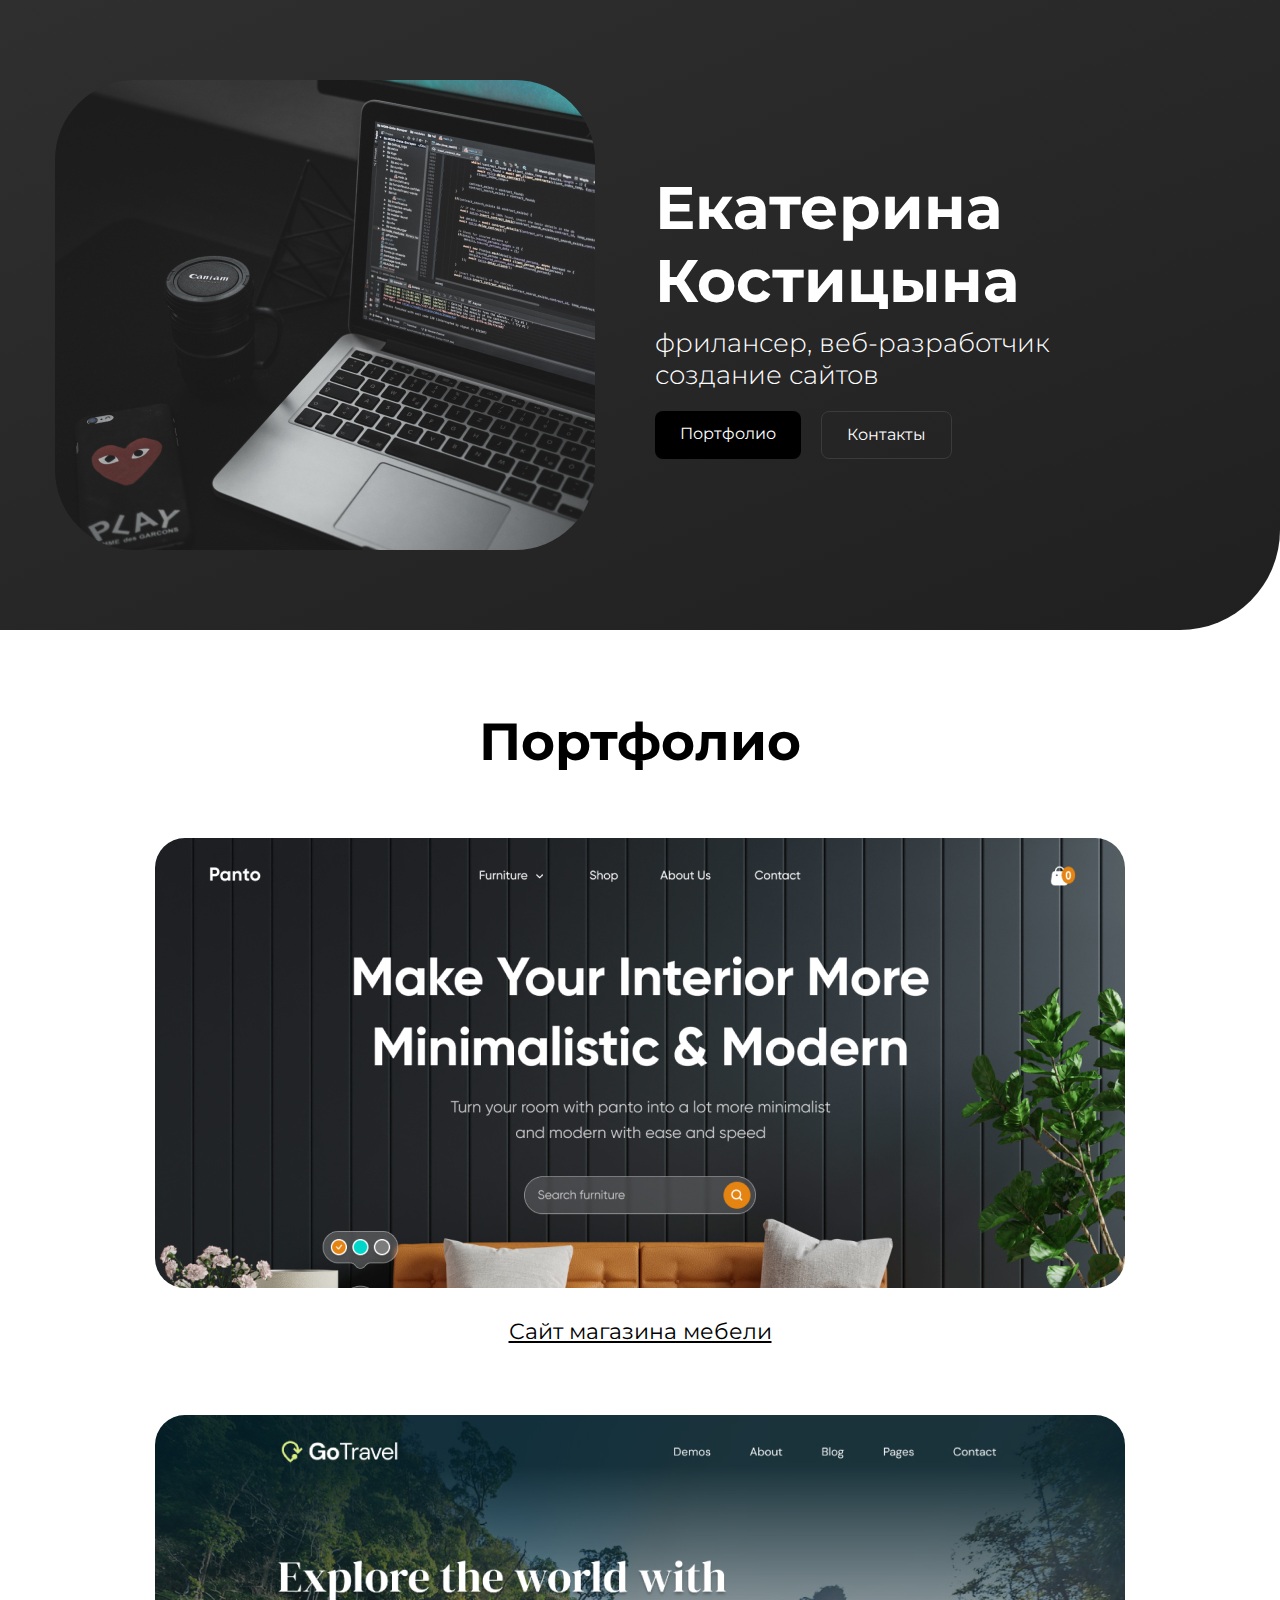
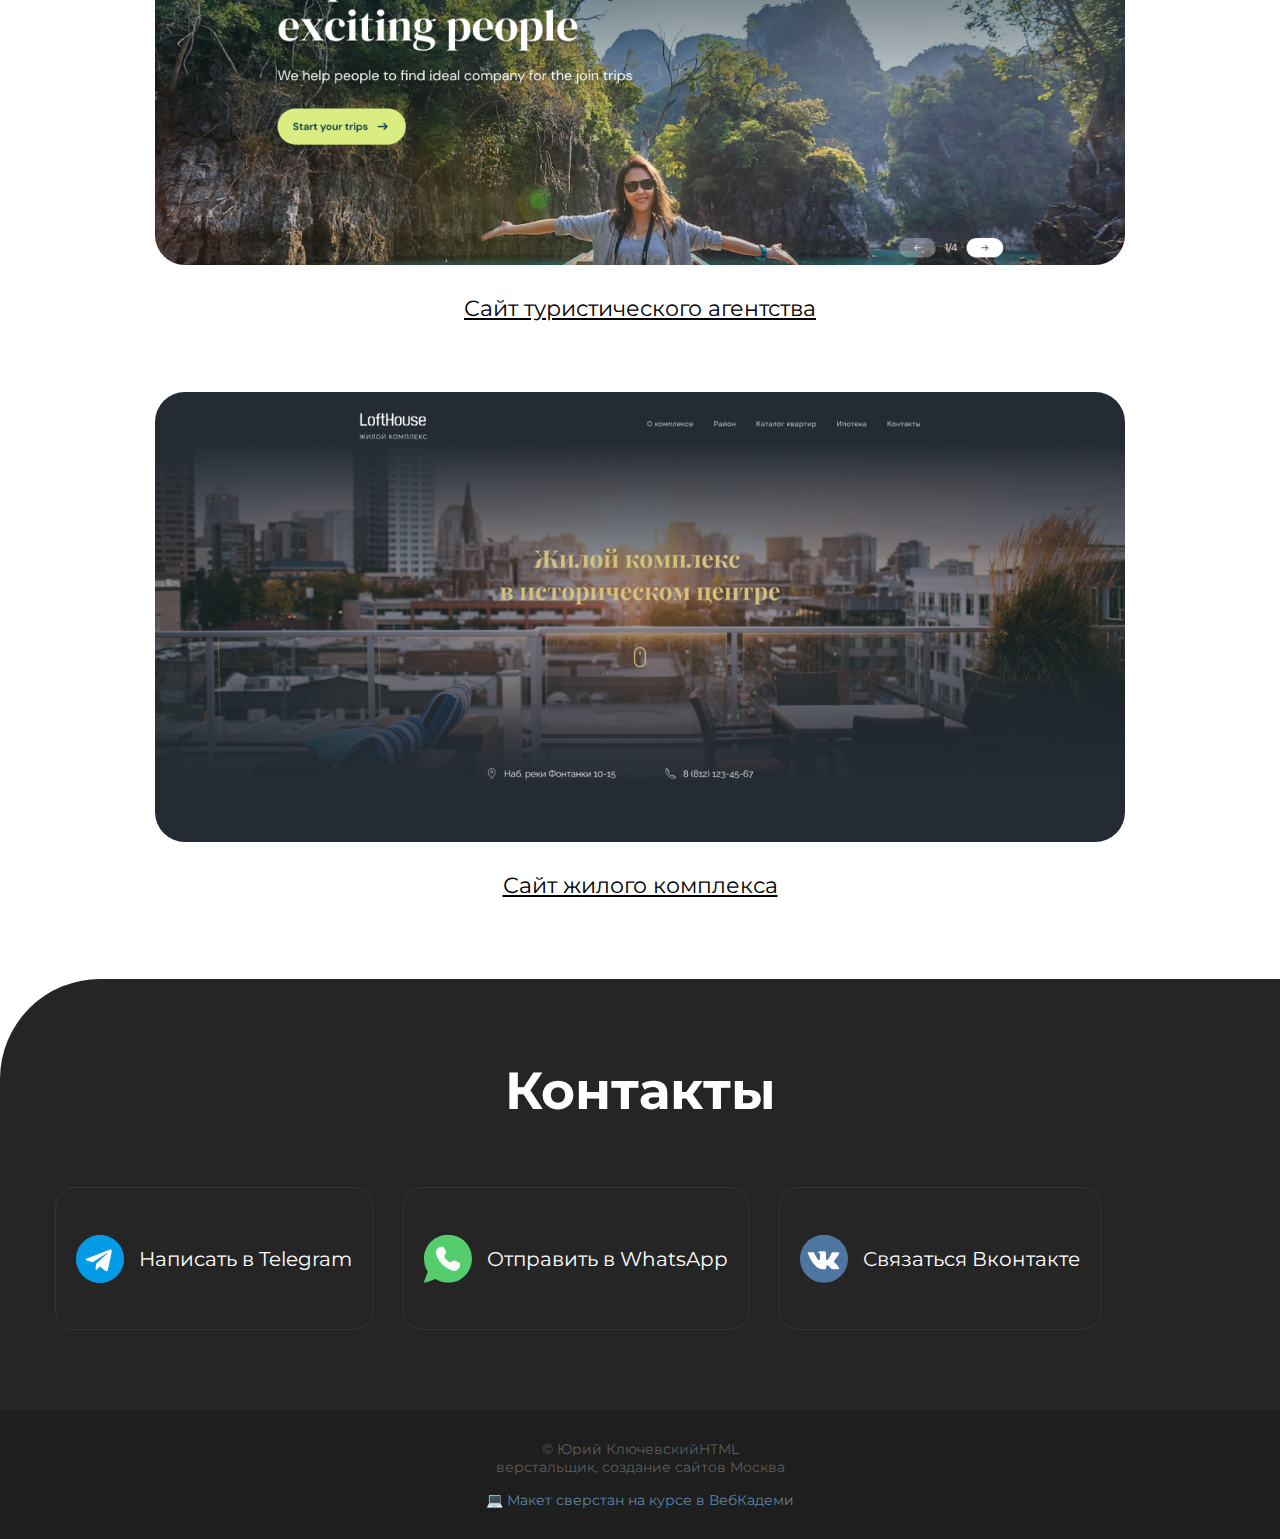
==== index.html @ 47b31046 "Add files via upload" ====
<!DOCTYPE html>
<html lang="ru">

<head>
    <meta charset="UTF-8">
    <meta name="viewport" content="width=device-width, initial-scale=1.0">
    <title>Портфолио</title>
    <link rel="stylesheet" href="css/reset.css">
    <link rel="stylesheet" href="css/main.css">
    <link rel="stylesheet" href="css/media.css">

    <link rel="icon" type="image/x-icon" href="/img/favicons/favicon.svg">
    <link rel="apple-touch-icon" sizes="180x180" href="/img/favicons/apple-touch-icon.png">
</head>

<body>
    <header class="header">
        <div class="container">
            <div class="header-row">
                <img src="/img/photo.jpg" srcset="/img/photo@2x.jpg 2x" alt="фото ноутбука" class="header-img">
                <div class="header-desc">
                    <h1 class="header-title">Екатерина Костицына</h1>
                    <p class="header-text">фрилансер, веб-разработчик <br>создание сайтов</p>
                    <div class="header-btns">
                        <a href="#" class="header-btn">Портфолио</a>
                        <a href="#" class="header-btn-outline">Контакты</a>
                    </div>
                </div>
            </div>
        </div>
    </header>

    <main>
        <section class="portfolio">
            <div class="container">
                <h2 class="portfolio-title">Портфолио</h2>
                <div class="projects">
                    <article class="project">
                        <a href="/panto.html">
                            <img src="/img/portfolio/project-01.jpg" srcset="/img/portfolio/project-01@2x 2x.jpg"
                                alt="сайт магазина мебели" class="project-img">
                        </a>
                        <h3 class="project-title"><a href="/panto.html">Сайт магазина мебели</a></h3>
                    </article>

                    <article class="project">
                        <a href="/gotravel.html">
                            <img src="/img/portfolio/project-02.jpg" srcset="/img/portfolio/project-02@2x 2x.jpg"
                                alt="cайт туристического агентства" class="project-img">
                        </a>
                        <h3 class="project-title"><a href="/gotravel.html">Сайт туристического агентства</a></h3>
                    </article>

                    <article class="project">
                        <a href="/lofthouse.html">
                            <img src="/img/portfolio/project-03.jpg" srcset="/img/portfolio/project-03@2x 2x.jpg"
                                alt="Сайт жилого комплекса" class="project-img">
                        </a>
                        <h3 class="project-title"><a href="/lofthouse.html">Сайт жилого комплекса</a></h3>
                    </article>
                </div>
            </div>
        </section>
        <section class="contacts">
            <div class="container">
                <h2 class="contacts-title">Контакты</h2>
                <div class="messangers">
                    <a href="https://t.me/MadamRed_Katrin" target="_blank" class="messanger">
                        <img src="/img/icons/telegram.svg" alt="Telegram">
                        Написать в Telegram</a>
                    <a href="https://wa.me/79853802290" target="_blank" class="messanger">
                        <img src="/img/icons/whatsapp.svg" alt="WhatsApp">
                        Отправить в WhatsApp</a>
                    <a href="https://vk.me/derrocker" target="_blank" class="messanger">
                        <img src="/img/icons/vk.svg" alt="Вконтакте">
                        Связаться Вконтакте
                    </a>
                </div>
            </div>
        </section>
    </main>
    <footer class="footer">
        <div class="container">
            <div class="footer-inner">
                <p>© Юрий КлючевскийHTML <br> верстальщик, создание сайтов Москва</p>
                <p><a href="https://webcademy.ry/" target="_blank">💻 Макет сверстан на курсе в ВебКадеми</a></p>
            </div>
        </div>
    </footer>
</body>

</html>
---- css/main.css ----
/* Fonts */
@import url('https://fonts.googleapis.com/css2?family=Montserrat:ital,wght@0,100..900;1,100..900&display=swap');

/* Base */
body {
    font-family: "Montserrat", sans-serif;
    font-optical-sizing: auto;
    font-weight: 400;
    font-style: normal;
}

.none {
    display: none !important;
}

.container {
    margin: 0 auto;
    max-width: 1200px;
    padding: 0 15px;
}

/* Header */
.header {
    padding-top: 80px;
    padding-bottom: 80px;

    /* background-color: #252525; */
    background: #252525 linear-gradient(158deg, #2f2f2f 0%, #202020 100%);
    color: #FFFFFF;
    border-bottom-right-radius: 100px;
}

.header-row {
    display: flex;
    align-items: center;
    column-gap: 60px;
}

.header-img {
    border-radius: 80px;
}

.header-title {
    margin-bottom: 10px;
    font-weight: 700;
    font-size: 60px;
}

.header-text {
    margin-bottom: 20px;
    font-weight: 300;
    font-size: 26px;
}

.header-btns {
    display: flex;
    column-gap: 20px;
}

.header-btn {
    height: 48px;
    padding-top: 15px;
    padding-left: 25px;
    padding-right: 25px;
    background-color: #000000;
    border-radius: 8px;
    color: #FFFFFF;
    line-height: 1;

    transition: all 0.2s ease-in;
}

.header-btn:hover {
    background-color: #1782CF;
}

.header-btn-outline {
    height: 48px;
    padding-top: 15px;
    padding-left: 25px;
    padding-right: 25px;

    border: 1px solid #3B3B3B;
    border-radius: 8px;

    color: #FFFFFF;
    line-height: 1;

    transition: all 0.2s ease-in;
}

.header-btn-outline:hover {
    border-color: #1782CF;
}

/* Portfolio */
.portfolio {
    padding: 80px 0;
}

.portfolio-title {
    margin-bottom: 65px;
    font-size: 52px;
    font-weight: 700;
    text-align: center;
}

.projects {
    display: flex;
    flex-direction: column;
    row-gap: 70px;
    align-items: center;
}

.project {
    text-align: center;
}

.project-img {
    margin-bottom: 30px;
    border-radius: 30px;

    transition: opacity 0.2s ease-in;
}

.project-img:hover {
    opacity: 0.8;
}

.project-title {
   font-size: 22px;
}

.project-title a {
    color: #000000;
    text-decoration: underline;
}

/* Contacts */
.contacts {
    padding: 80px 0;
    background-color: #252525;
    border-top-left-radius: 100px;
    color: #FFFFFF;
}

.contacts-title {
    margin-bottom: 65px;
    font-size: 52px;
    font-weight: 700;
    text-align: center;
}

.messangers {
    flex-grow: 1;
    display: flex;
    column-gap: 30px;
    row-gap: 30px;
    flex-wrap: wrap;
}

.messanger {
    display: flex;
    column-gap: 15px;
    align-items: center;

    padding: 46px 20px;
    border-radius: 20px;
    border: 1px solid #363636;
    color: #FFFFFF;
    font-size: 20px;

    transition: background-color 0.2s ease-in;
}

.messanger:hover {
    background-color: #1E1E1E;
}

/* Footer */
.footer {
    padding: 30px 0;
    background-color: #1E1E1E;

    color: #5D5D5D;
}

.footer a{
    color: #5886A8;
}

.footer-inner {
    font-size: 14px;
    text-align: center;
}

.footer-inner p+p {
    margin-top: 15px;
}

/* Inner page */

.inner-page {
    margin-top: 80px;
    margin-bottom: 40px;
    margin-left: 0 auto;
}

.inner-page-details {
    display: flex;
    flex-direction: column;
    row-gap: 25px;
    align-items: center;

    margin-bottom: 40px;
    text-align: center;
}

.inner-page-title {
    font-size: 52px;
    font-weight: 700;
}

.inner-page-text {
    max-width: 570px;
    display: flex;
    flex-direction: column;
    row-gap: 25px;

    color: #555555;
    line-height: 1.5;
}

.inner-page-link {
    color: #000000;
}

.inner-page-link a {
    color: #000000;
    text-decoration: underline;
}

.inner-page-img {
    display: block;
    margin: 0 auto;
    margin-bottom: 40px;
}

.inner-page-backlink {
    max-width: 770px;
    padding: 30px;
    margin: 0 auto;

    display: flex;
    column-gap: 10px;
    align-items: center;
    justify-content: center;

    background-color: #F1F1F1;
    color: #000000;

    transition: all 0.2s ease-in;
}

.inner-page-backlink:hover {
    background-color: #e8e6e6;
}
---- css/media.css ----
@media (max-width: 1080px) {
    .header-row {
        column-gap: 30px;
    }

    .header-img {
        width: 300px;
        border-radius: 30px;
    }

    .header-title {
        font-size: 52px;
    }

    .header-text {
        font-size: 22px;
    }

    .portfolio-title {
        font-size: 42px;
    }

    .contacts-title {
        font-size: 42px;
    }

    .inner-page-title {
        font-size: 42px;
    }
}

@media (max-width: 767px) {
    .header {
        padding-top: 20px;
        padding-bottom: 40px;
        border-bottom-right-radius: 60px;
    }

    .header-row {
        flex-direction: column;
        align-items: flex-start;
        row-gap: 20px;
    }

    .header-img {
        max-width: 100%;
        width: auto;
        border-radius: 30px;
    }

    .header-title {
        font-size: 32px;
    }

    .header-text {
        font-size: 18px;
    }

    /* BTNS */
    .btn,
    .btn-outline {
        height: 42px;
        padding: 12px 15px 0;
    }

    /* PORTFOLIO */

    .portfolio {
        padding: 40px 0;
    }

    .portfolio-title {
        margin-bottom: 30px;
        font-size: 28px;
    }

    .projects {
        row-gap: 30px;
    }

    .project-img {
        margin-bottom: 20px;
        border-radius: 14px;
    }

    .project-title {
        font-size: 16px;
    }

    /* CONTACTS */
    .contacts {
        padding: 40px 0;
        border-top-left-radius: 60px;
    }

    .contacts-title {
        margin-bottom: 30px;
        font-size: 28px;
    }

    .messangers {
        gap: 20px;
    }

    .messanger {
        padding: 32px 20px;
        border-radius: 12px;
        font-size: 16px;
    }

    /* FOOTER */
    .footer-inner {
        font-size: 12px;
    }

    /* INNER PAGE */
    .inner-page {
        padding: 40px 0 20px;
    }

    .inner-page-title {
        margin-bottom: 20px;
        font-size: 28px;
    }

    .inner-page-details {
        row-gap: 20px;
        margin-bottom: 20px;
    }

    .inner-page-text {
        row-gap: 20px;
    }

    .inner-page-img {
        margin-bottom: 20px;
    }

    .inner-page-backlink {
        padding: 20px;
    }
}
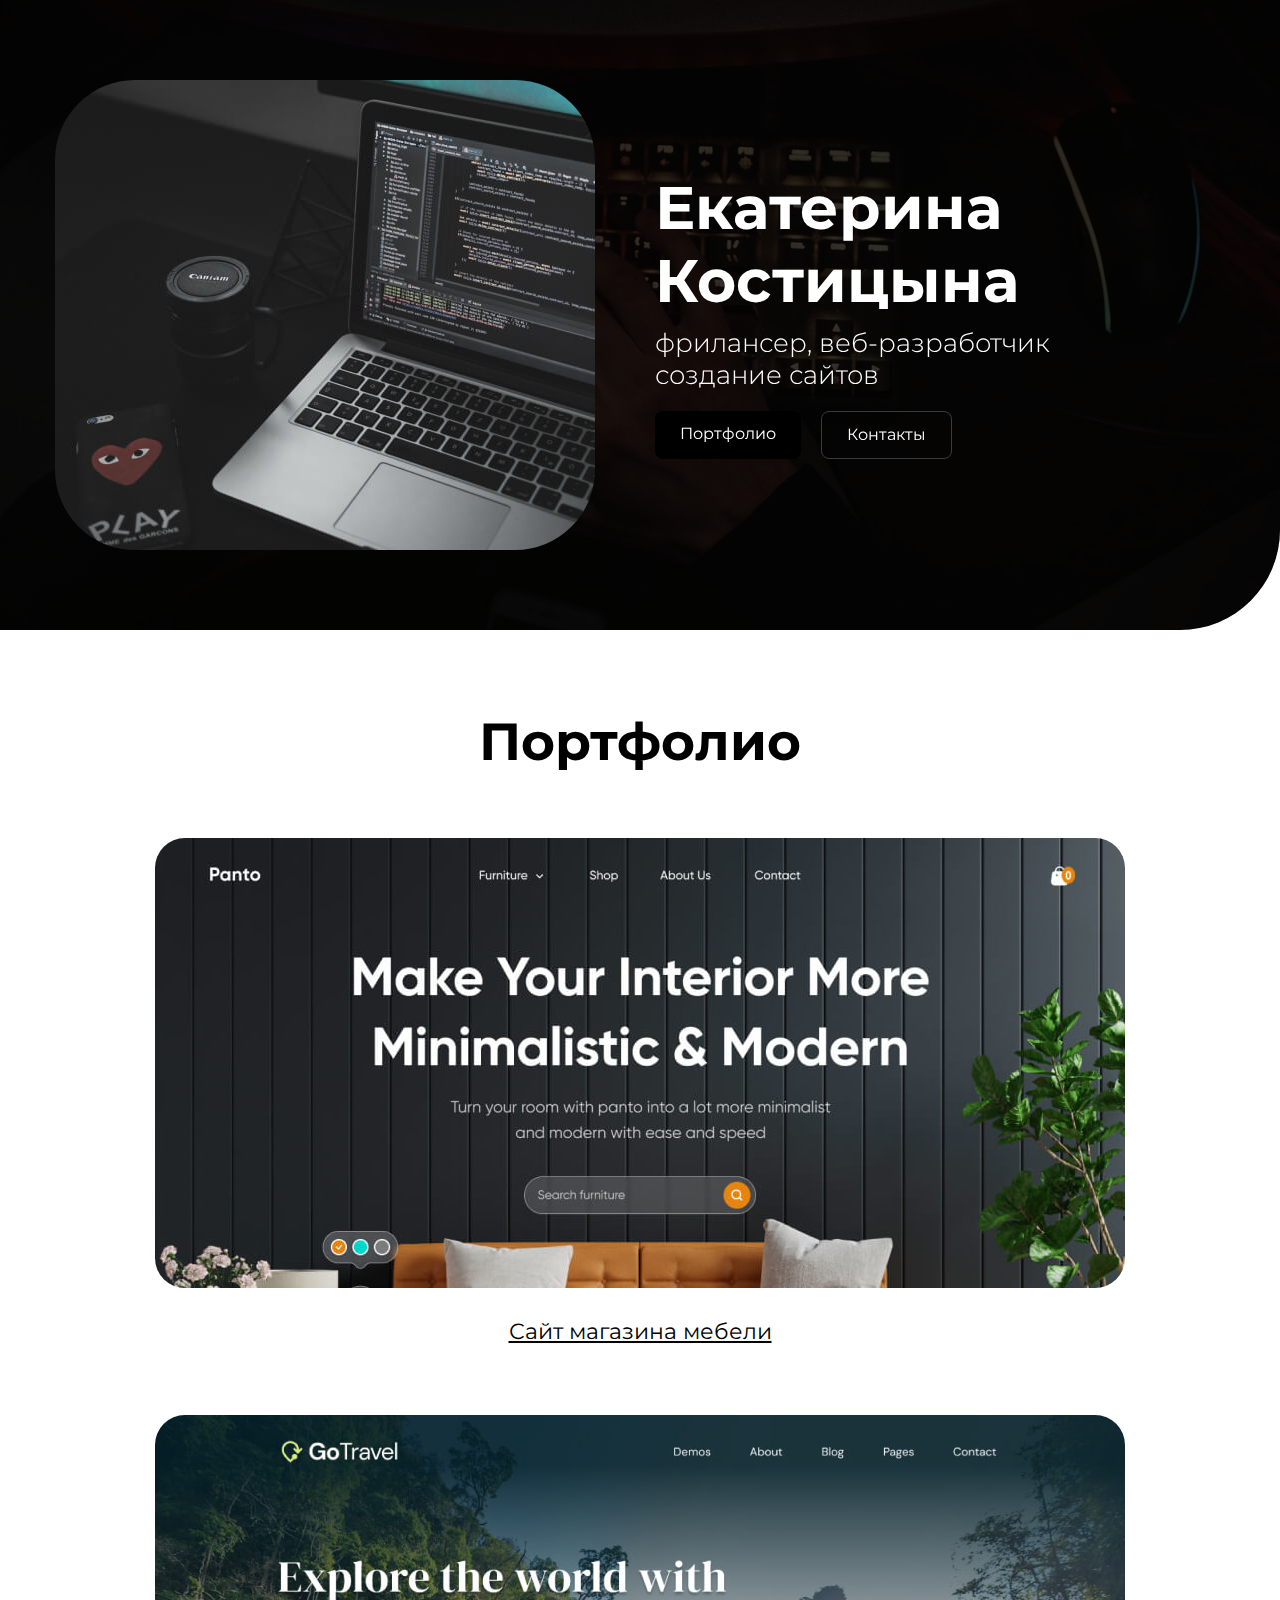
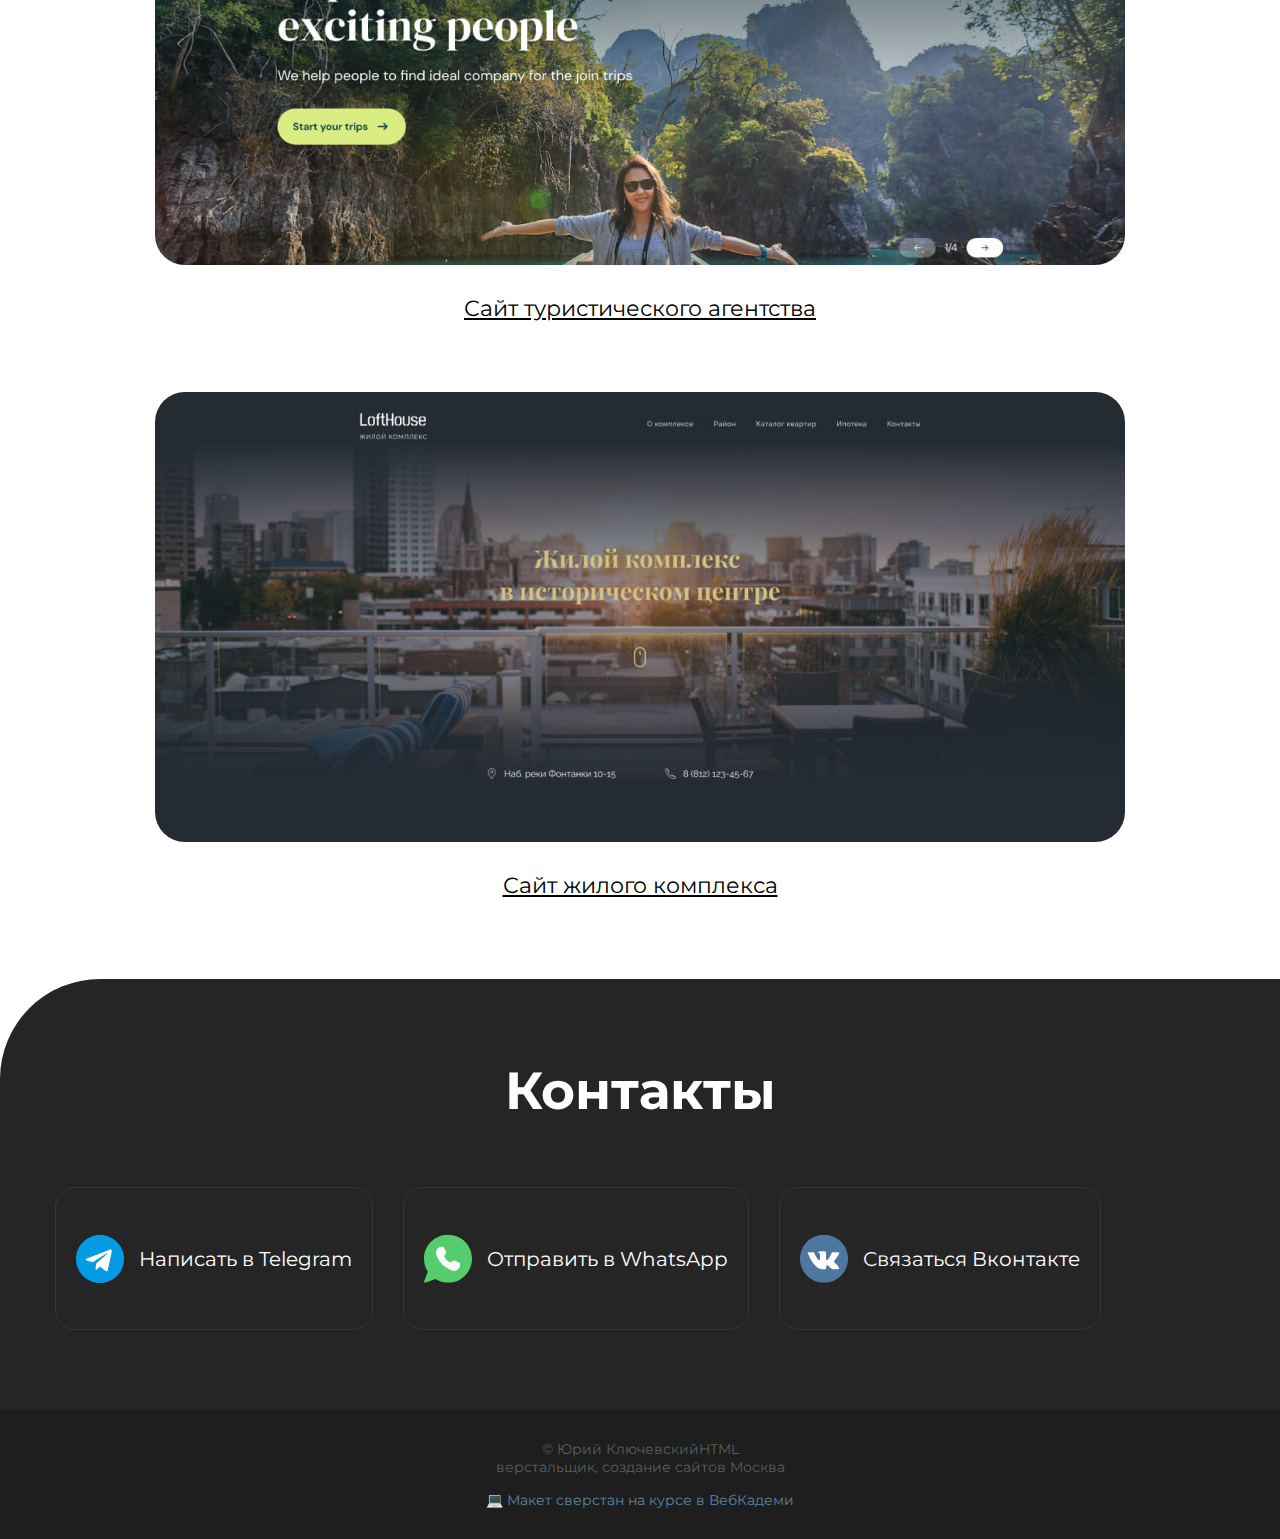
==== commit 54cb5ee8: "Add files via upload" ====
--- a/index.html
+++ b/index.html
@@ -22,16 +22,19 @@
                     <h1 class="header-title">Екатерина Костицына</h1>
                     <p class="header-text">фрилансер, веб-разработчик <br>создание сайтов</p>
                     <div class="header-btns">
-                        <a href="#" class="header-btn">Портфолио</a>
-                        <a href="#" class="header-btn-outline">Контакты</a>
+                        <a href="#portfolio" class="header-btn">Портфолио</a>
+                        <a href="#contacts" class="header-btn-outline">Контакты</a>
                     </div>
                 </div>
             </div>
         </div>
+        <video class="header-video" autoplay muted loop>
+            <source type="video/mp4" src="/video/code.mp4">
+        </video>
     </header>
 
     <main>
-        <section class="portfolio">
+        <section class="portfolio" id="portfolio">
             <div class="container">
                 <h2 class="portfolio-title">Портфолио</h2>
                 <div class="projects">
@@ -61,7 +64,7 @@
                 </div>
             </div>
         </section>
-        <section class="contacts">
+        <section class="contacts" id="contacts">
             <div class="container">
                 <h2 class="contacts-title">Контакты</h2>
                 <div class="messangers">
--- a/css/main.css
+++ b/css/main.css
@@ -2,6 +2,10 @@
 @import url('https://fonts.googleapis.com/css2?family=Montserrat:ital,wght@0,100..900;1,100..900&display=swap');
 
 /* Base */
+html {
+    scroll-behavior: smooth;
+}
+
 body {
     font-family: "Montserrat", sans-serif;
     font-optical-sizing: auto;
@@ -21,13 +25,32 @@
 
 /* Header */
 .header {
+    position: relative;
+    overflow: hidden;
     padding-top: 80px;
     padding-bottom: 80px;
 
-    /* background-color: #252525; */
-    background: #252525 linear-gradient(158deg, #2f2f2f 0%, #202020 100%);
+    background-color: #000; 
+    /*background: #252525 linear-gradient(158deg, #2f2f2f 0%, #202020 100%);*/
     color: #FFFFFF;
     border-bottom-right-radius: 100px;
+}
+
+.header .container {
+    position: relative;
+    z-index: 9;
+}
+
+.header-video {
+    position: absolute;
+    left: 0;
+    top: 0;
+    width: 100%;
+    height: 100%;
+    object-fit: cover;
+    object-position: center;
+    border-bottom-right-radius: 100px;
+    opacity: 0.2;
 }
 
 .header-row {
@@ -128,7 +151,7 @@
 }
 
 .project-title {
-   font-size: 22px;
+    font-size: 22px;
 }
 
 .project-title a {
@@ -185,7 +208,7 @@
     color: #5D5D5D;
 }
 
-.footer a{
+.footer a {
     color: #5886A8;
 }
 
--- a/css/media.css
+++ b/css/media.css
@@ -33,6 +33,10 @@
     .header {
         padding-top: 20px;
         padding-bottom: 40px;
+        border-bottom-right-radius: 60px;
+    }
+
+    .header-video {
         border-bottom-right-radius: 60px;
     }
 
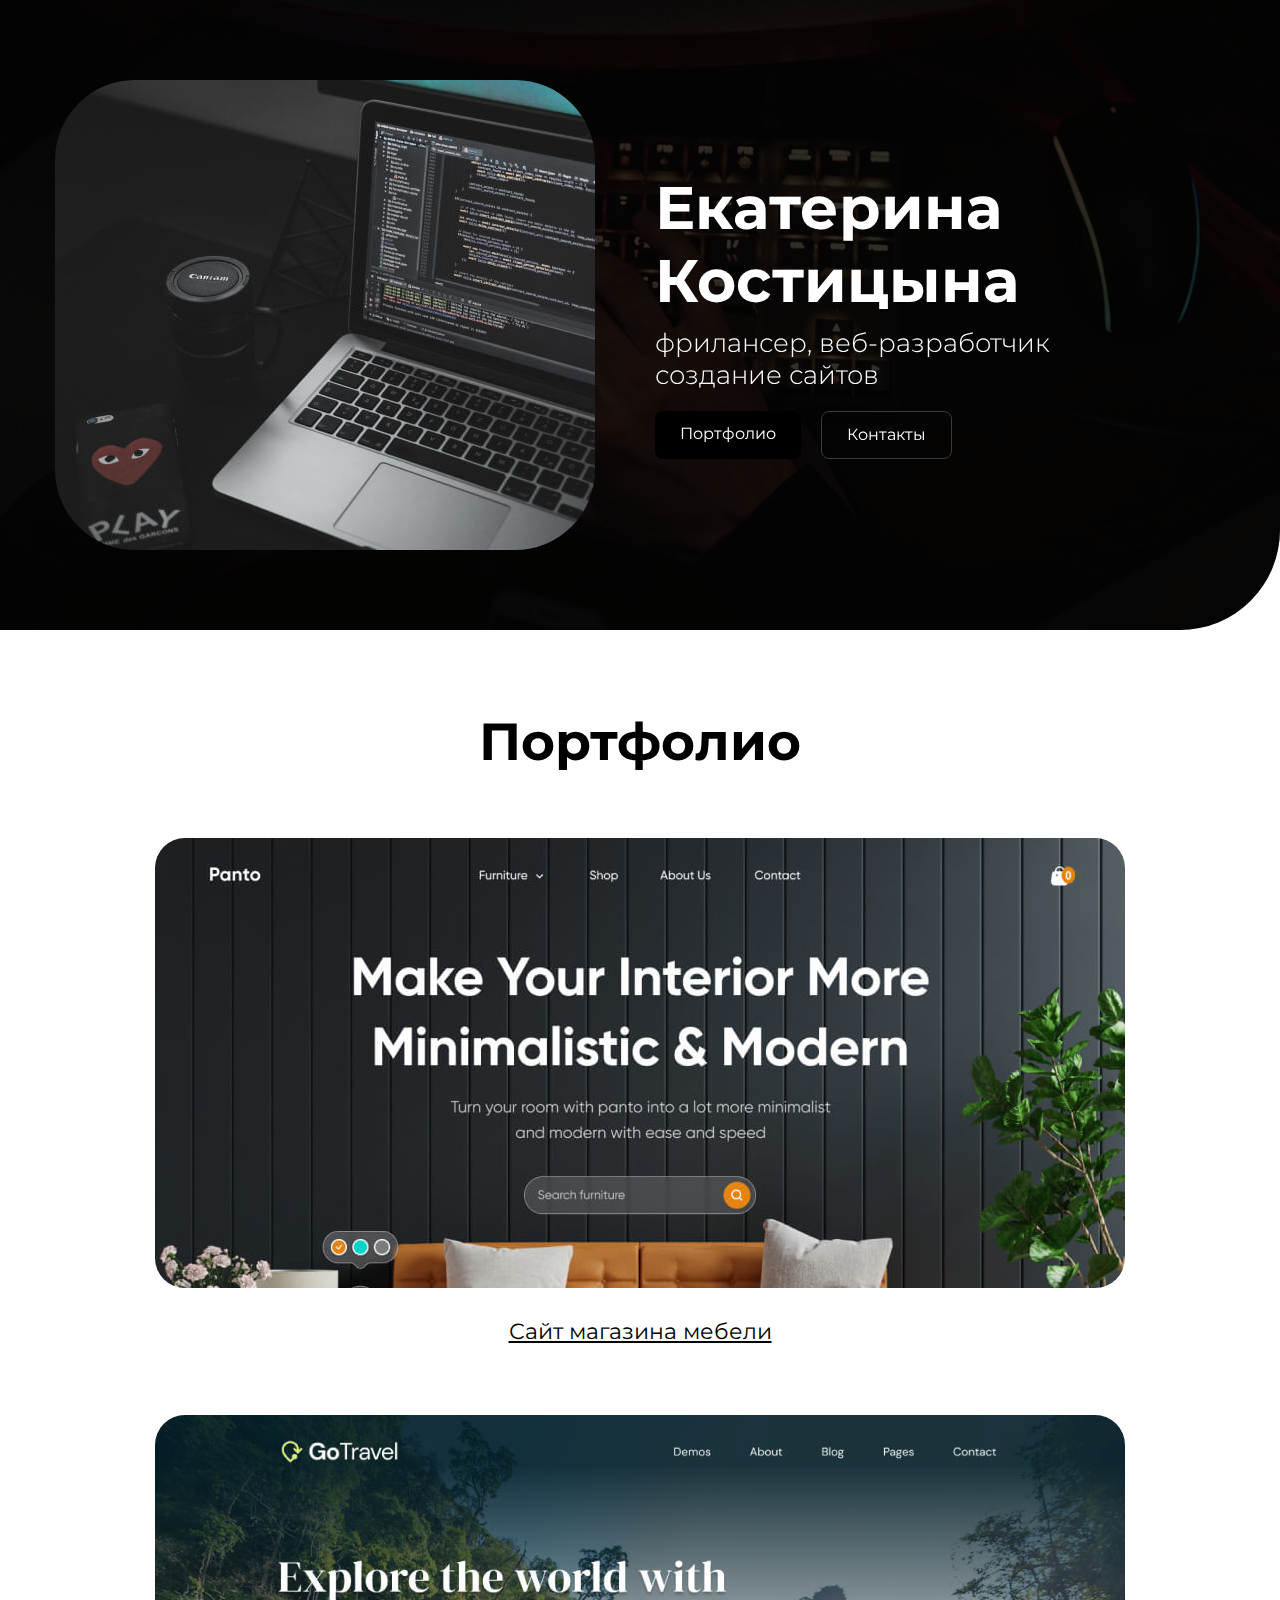
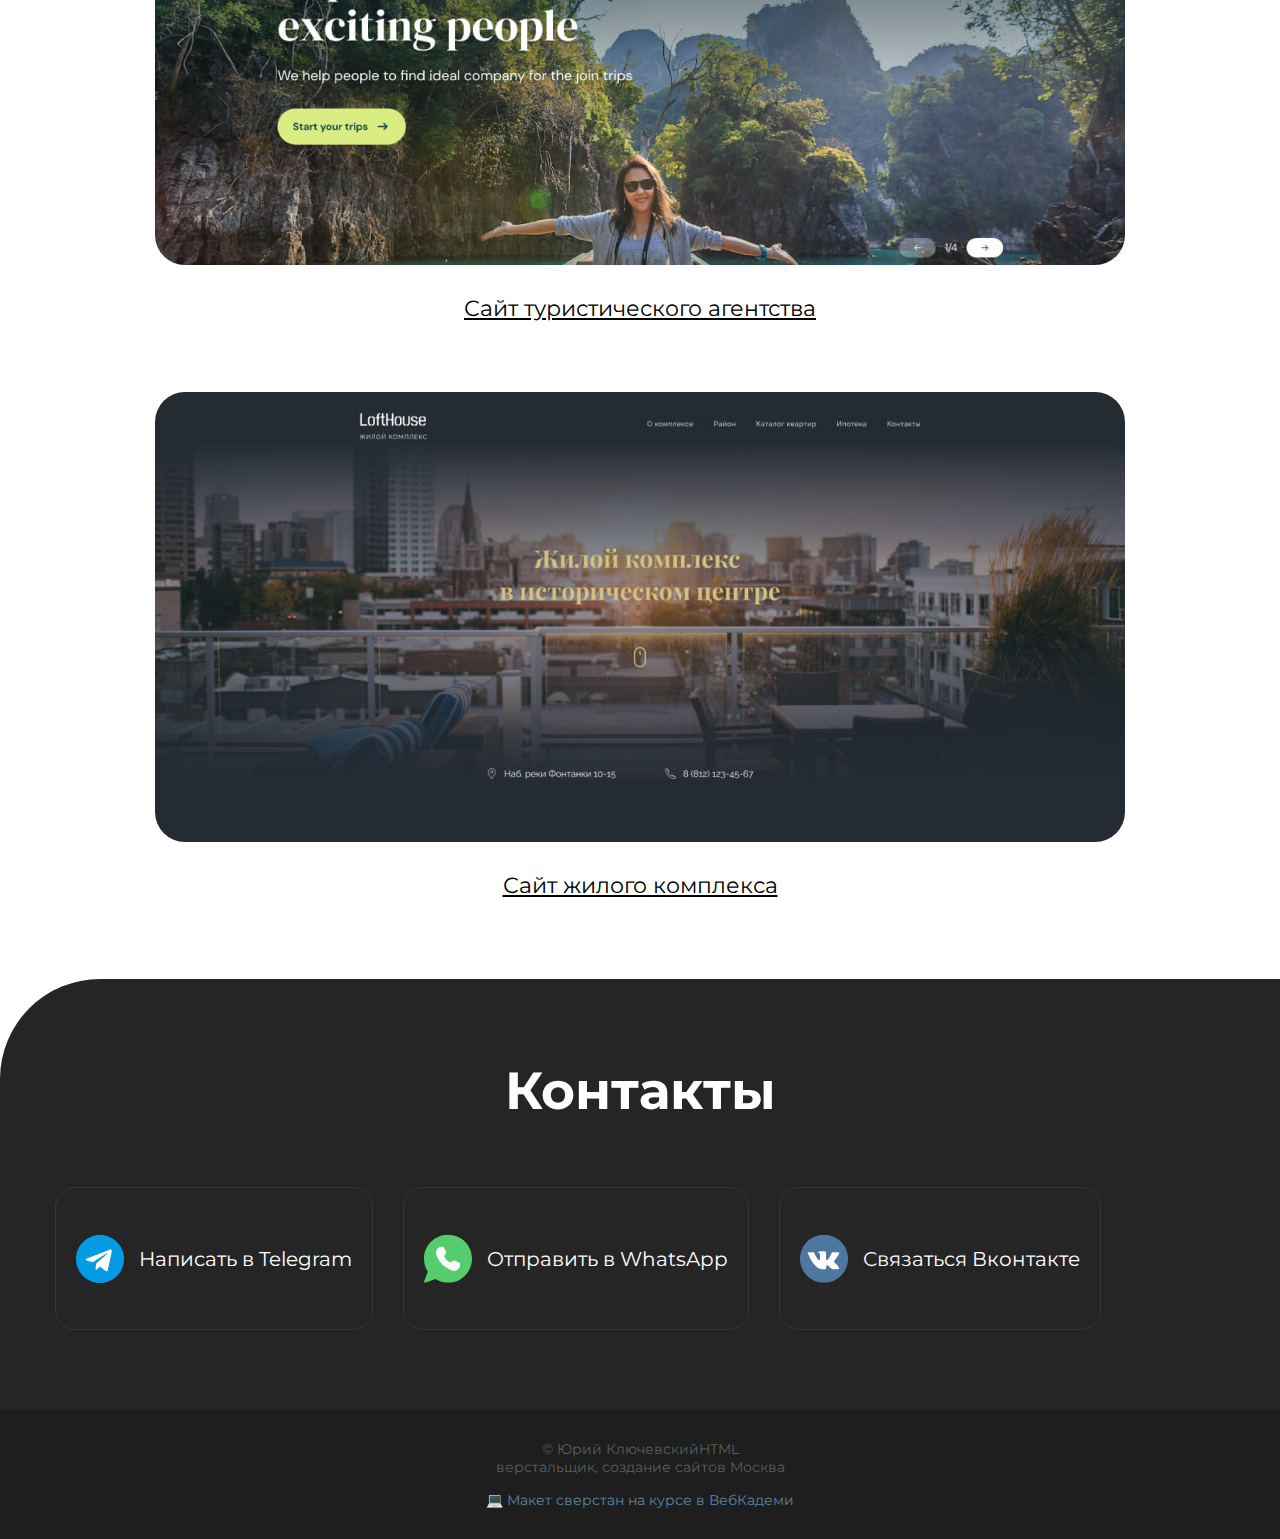
==== commit d0204aeb: "Update index.html" ====
--- a/index.html
+++ b/index.html
@@ -17,7 +17,7 @@
     <header class="header">
         <div class="container">
             <div class="header-row">
-                <img src="/img/photo.jpg" srcset="/img/photo@2x.jpg 2x" alt="фото ноутбука" class="header-img">
+                <img src="img/photo.jpg" srcset="img/photo@2x.jpg 2x" alt="фото ноутбука" class="header-img">
                 <div class="header-desc">
                     <h1 class="header-title">Екатерина Костицына</h1>
                     <p class="header-text">фрилансер, веб-разработчик <br>создание сайтов</p>
@@ -29,7 +29,7 @@
             </div>
         </div>
         <video class="header-video" autoplay muted loop>
-            <source type="video/mp4" src="/video/code.mp4">
+            <source type="video/mp4" src="video/code.mp4">
         </video>
     </header>
 
@@ -39,27 +39,27 @@
                 <h2 class="portfolio-title">Портфолио</h2>
                 <div class="projects">
                     <article class="project">
-                        <a href="/panto.html">
-                            <img src="/img/portfolio/project-01.jpg" srcset="/img/portfolio/project-01@2x 2x.jpg"
+                        <a href="panto.html">
+                            <img src="img/portfolio/project-01.jpg" srcset="img/portfolio/project-01@2x 2x.jpg"
                                 alt="сайт магазина мебели" class="project-img">
                         </a>
                         <h3 class="project-title"><a href="/panto.html">Сайт магазина мебели</a></h3>
                     </article>
 
                     <article class="project">
-                        <a href="/gotravel.html">
-                            <img src="/img/portfolio/project-02.jpg" srcset="/img/portfolio/project-02@2x 2x.jpg"
+                        <a href="gotravel.html">
+                            <img src="img/portfolio/project-02.jpg" srcset="img/portfolio/project-02@2x 2x.jpg"
                                 alt="cайт туристического агентства" class="project-img">
                         </a>
-                        <h3 class="project-title"><a href="/gotravel.html">Сайт туристического агентства</a></h3>
+                        <h3 class="project-title"><a href="gotravel.html">Сайт туристического агентства</a></h3>
                     </article>
 
                     <article class="project">
-                        <a href="/lofthouse.html">
-                            <img src="/img/portfolio/project-03.jpg" srcset="/img/portfolio/project-03@2x 2x.jpg"
+                        <a href="lofthouse.html">
+                            <img src="img/portfolio/project-03.jpg" srcset="img/portfolio/project-03@2x 2x.jpg"
                                 alt="Сайт жилого комплекса" class="project-img">
                         </a>
-                        <h3 class="project-title"><a href="/lofthouse.html">Сайт жилого комплекса</a></h3>
+                        <h3 class="project-title"><a href="lofthouse.html">Сайт жилого комплекса</a></h3>
                     </article>
                 </div>
             </div>
@@ -69,13 +69,13 @@
                 <h2 class="contacts-title">Контакты</h2>
                 <div class="messangers">
                     <a href="https://t.me/MadamRed_Katrin" target="_blank" class="messanger">
-                        <img src="/img/icons/telegram.svg" alt="Telegram">
+                        <img src="img/icons/telegram.svg" alt="Telegram">
                         Написать в Telegram</a>
                     <a href="https://wa.me/79853802290" target="_blank" class="messanger">
-                        <img src="/img/icons/whatsapp.svg" alt="WhatsApp">
+                        <img src="img/icons/whatsapp.svg" alt="WhatsApp">
                         Отправить в WhatsApp</a>
                     <a href="https://vk.me/derrocker" target="_blank" class="messanger">
-                        <img src="/img/icons/vk.svg" alt="Вконтакте">
+                        <img src="img/icons/vk.svg" alt="Вконтакте">
                         Связаться Вконтакте
                     </a>
                 </div>
@@ -92,4 +92,4 @@
     </footer>
 </body>
 
-</html>+</html>
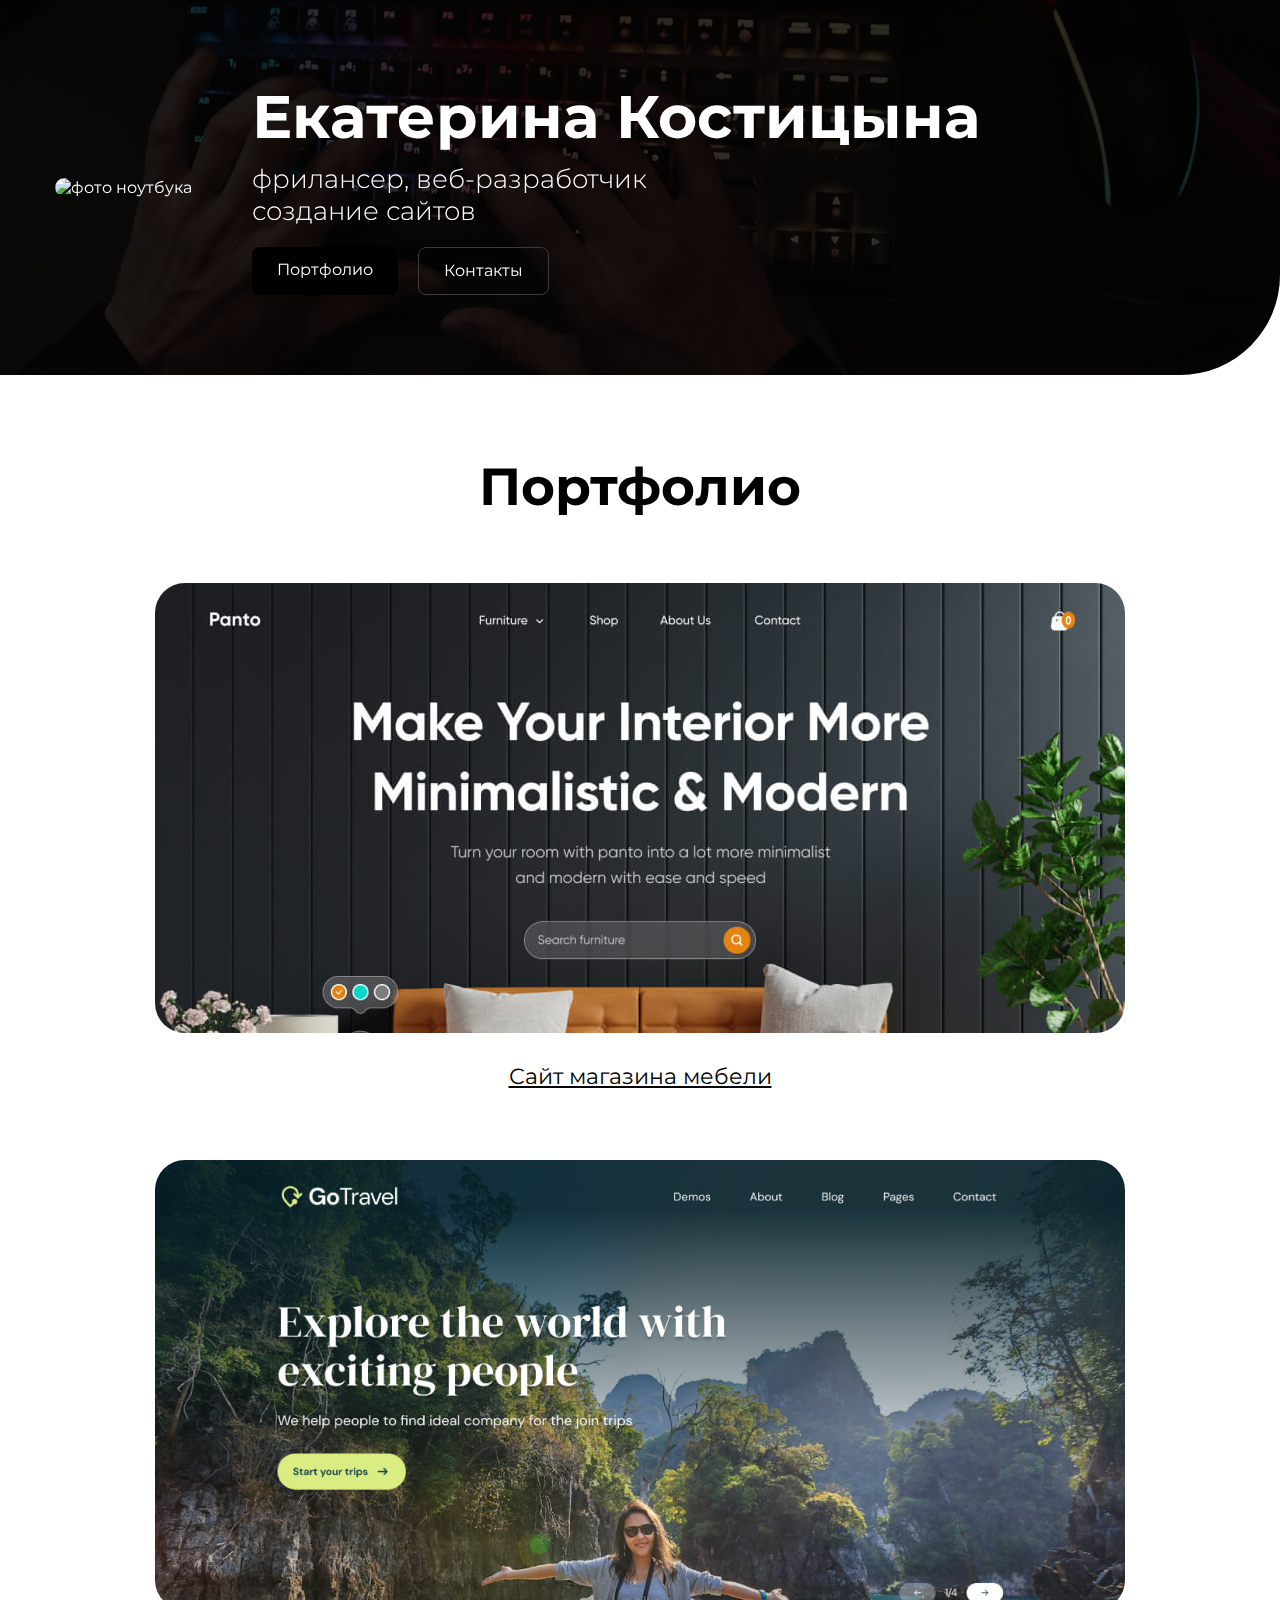
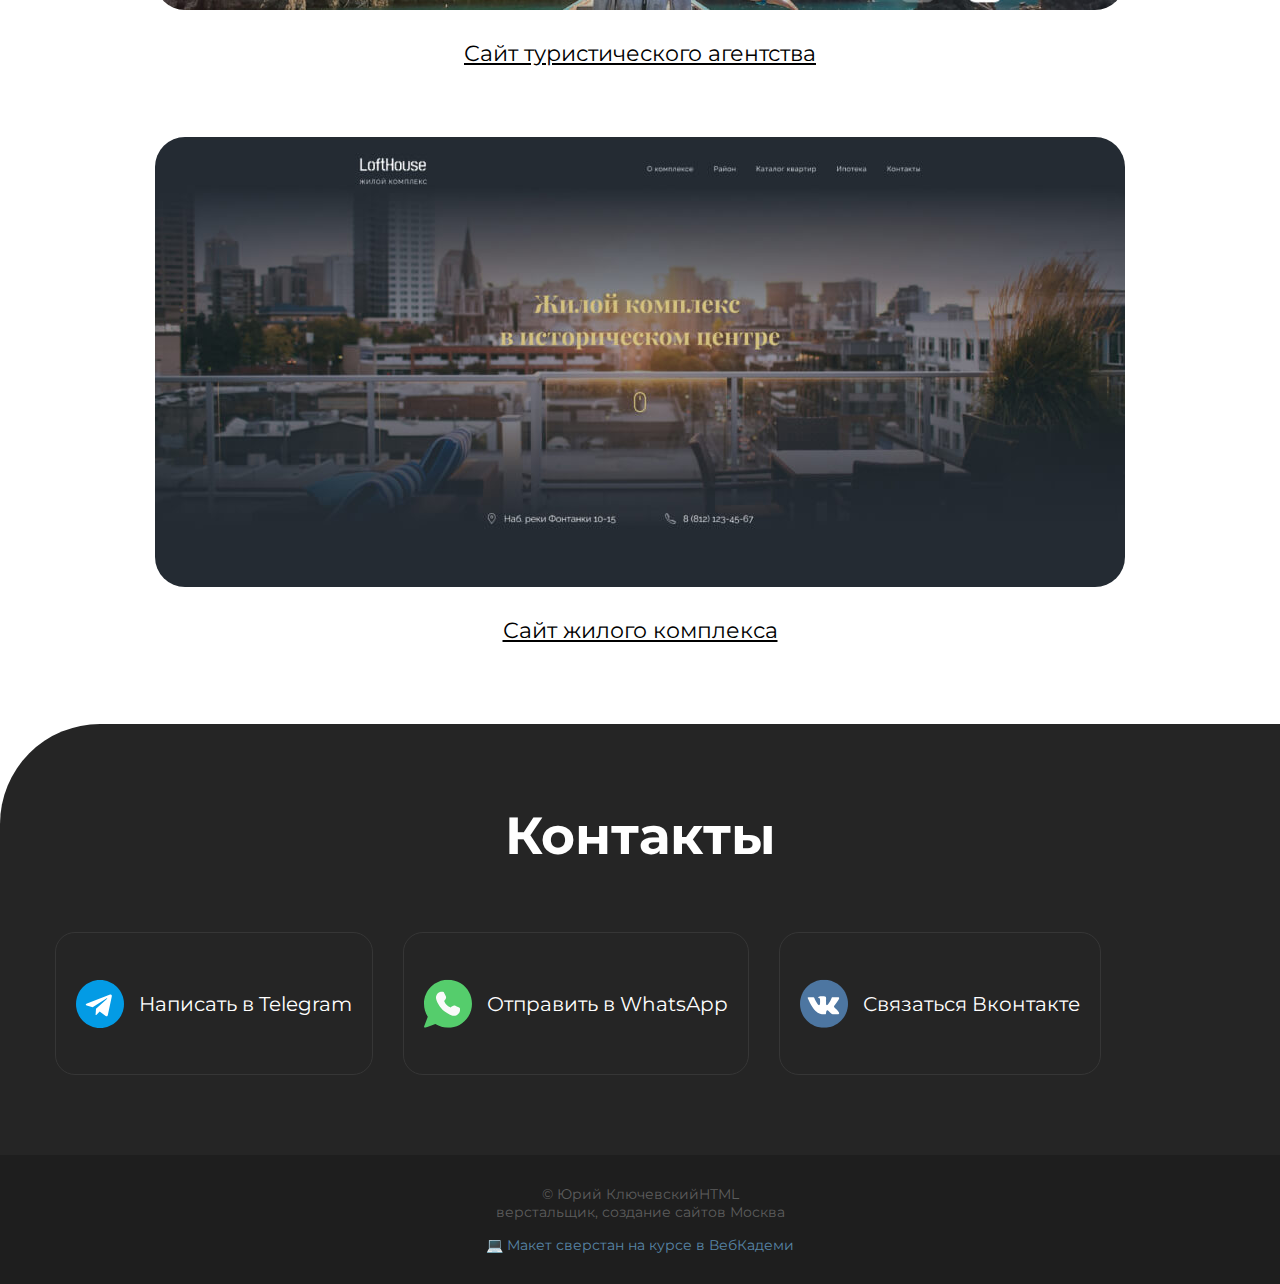
==== commit 6e217aa7: "Update index.html" ====
--- a/index.html
+++ b/index.html
@@ -17,7 +17,7 @@
     <header class="header">
         <div class="container">
             <div class="header-row">
-                <img src="img/photo.jpg" srcset="img/photo@2x.jpg 2x" alt="фото ноутбука" class="header-img">
+                <img src="photo.jpg" srcset="photo@2x.jpg 2x" alt="фото ноутбука" class="header-img">
                 <div class="header-desc">
                     <h1 class="header-title">Екатерина Костицына</h1>
                     <p class="header-text">фрилансер, веб-разработчик <br>создание сайтов</p>
